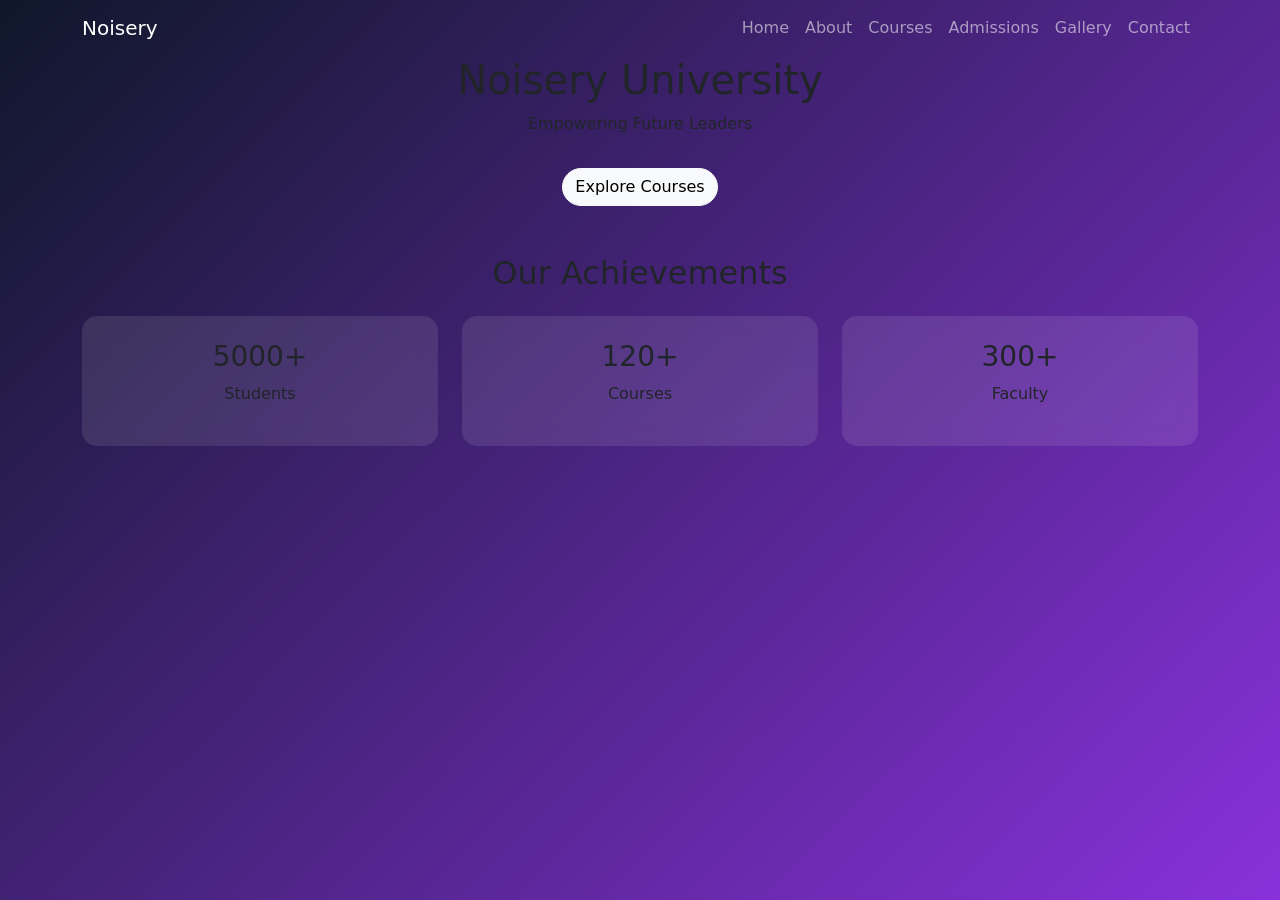
==== index.html @ 81b71db9 "First website upload" ====
<!DOCTYPE html>
<html>
<head>
<title>Noisery</title>

<link href="https://cdn.jsdelivr.net/npm/bootstrap@5.3.2/dist/css/bootstrap.min.css" rel="stylesheet">
<link rel="stylesheet" href="css 1/style.css">
<link href="https://unpkg.com/aos@2.3.4/dist/aos.css" rel="stylesheet">
</head>

<body>

<!-- NAVBAR -->
<nav class="navbar navbar-expand-lg navbar-dark">
<div class="container">
<a class="navbar-brand" href="index.html">Noisery</a>

<button class="navbar-toggler" data-bs-toggle="collapse" data-bs-target="#nav">
<span class="navbar-toggler-icon"></span>
</button>

<div class="collapse navbar-collapse" id="nav">
<ul class="navbar-nav ms-auto">
<li><a class="nav-link" href="index.html">Home</a></li>
<li><a class="nav-link" href="about.html">About</a></li>
<li><a class="nav-link" href="courses.html">Courses</a></li>
<li><a class="nav-link" href="admissions.html">Admissions</a></li>
<li><a class="nav-link" href="gallery.html">Gallery</a></li>
<li><a class="nav-link" href="contact.html">Contact</a></li>
</ul>
</div>
</div>
</nav>

<header class="hero text-center">
<h1 data-aos="fade-up">Noisery University</h1>
<p data-aos="fade-up" data-aos-delay="200">Empowering Future Leaders</p>

<a href="courses.html" class="btn btn-light mt-3" data-aos="zoom-in">
Explore Courses
</a>
</header>
<section class="container my-5">
<h2 class="text-center" data-aos="fade-up">Our Achievements</h2>

<div class="row text-center mt-4">
<div class="col-md-4" data-aos="flip-left">
<div class="card-custom glass p-4">
<h3>5000+</h3>
<p>Students</p>
</div>
</div>

<div class="col-md-4" data-aos="flip-left" data-aos-delay="200">
<div class="card-custom glass p-4">
<h3>120+</h3>
<p>Courses</p>
</div>
</div>

<div class="col-md-4" data-aos="flip-left" data-aos-delay="400">
<div class="card-custom glass p-4">
<h3>300+</h3>
<p>Faculty</p>
</div>
</div>
</div>
</section>

<script src="script.js"></script>
<script src="https://cdn.jsdelivr.net/npm/bootstrap@5.3.2/dist/js/bootstrap.bundle.min.js"></script>
<script src="https://unpkg.com/aos@2.3.4/dist/aos.js"></script>
<script>
AOS.init();
</script>
</body>
</html>
---- css 1/style.css ----
/* Gradient background animation */
body{
background: linear-gradient(-45deg,#4f46e5,#06b6d4,#9333ea,#0f172a);
background-size: 400% 400%;
animation: gradientBG 10s ease infinite;
}

@keyframes gradientBG{
0%{background-position:0% 50%;}
50%{background-position:100% 50%;}
100%{background-position:0% 50%;}
}

/* Glass effect */
.glass{
background: rgba(255,255,255,0.1);
backdrop-filter: blur(10px);
border-radius: 15px;
}

/* Hover glow */
.card-custom:hover{
transform: translateY(-10px) scale(1.05);
box-shadow: 0 10px 30px rgba(0,0,0,0.5);
}

/* Buttons */
.btn{
border-radius:30px;
transition:0.3s;
}
.btn:hover{
transform:scale(1.1);
box-shadow:0 0 15px white;
}
/* About Hero */
.about-hero{
height:60vh;
background:linear-gradient(135deg,#4f46e5,#06b6d4);
}

/* Stats */
.stats{
background:#020617;
}

/* Images */
img{
max-width:100%;
}

/* Rounded team images */
.rounded-circle{
width:150px;
height:150px;
object-fit:cover;
}
/* Courses Hero */
.courses-hero{
height:60vh;
background:linear-gradient(135deg,#9333ea,#06b6d4);
}

/* Course Card */
.course-card{
background:#1e293b;
padding:20px;
border-radius:15px;
transition:0.3s;
}

.course-card:hover{
transform:translateY(-10px) scale(1.03);
box-shadow:0 10px 25px rgba(0,0,0,0.5);
}
.course-card{
background:#1e293b;
padding:20px;
border-radius:15px;
color:white;
}

.course-card h4{
color:#ffffff;
}

.course-card p{
color:#cbd5e1;
}
/* Hero */
.admission-hero{
height:50vh;
background:linear-gradient(135deg,#06b6d4,#4f46e5);
}

/* Form box */
.form-box{
background:rgba(255,255,255,0.1);
backdrop-filter:blur(10px);
border-radius:15px;
}

/* Popup */
.popup{
display:none;
position:fixed;
top:0;
left:0;
width:100%;
height:100%;
background:rgba(0,0,0,0.7);
justify-content:center;
align-items:center;
}

.popup-content{
background:#1e293b;
padding:30px;
border-radius:15px;
text-align:center;
color:white;
animation:scaleUp 0.4s ease;
}

@keyframes scaleUp{
from{transform:scale(0.7);}
to{transform:scale(1);}
}
/* Hero */
.gallery-hero{
height:50vh;
background:linear-gradient(135deg,#9333ea,#06b6d4);
}

/* Images */
.gallery-item img{
width:100%;
border-radius:10px;
cursor:pointer;
transition:0.3s;
}

.gallery-item img:hover{
transform:scale(1.05);
}

/* Lightbox */
#lightbox{
display:none;
position:fixed;
top:0;
left:0;
width:100%;
height:100%;
background:rgba(0,0,0,0.9);
justify-content:center;
align-items:center;
}

#lightbox img{
max-width:80%;
border-radius:10px;
}

#lightbox span{
position:absolute;
top:20px;
right:30px;
font-size:40px;
color:white;
cursor:pointer;
}
/* Hero */
.contact-hero{
height:50vh;
background:linear-gradient(135deg,#06b6d4,#9333ea);
}

/* Textarea fix */
textarea{
height:120px;
resize:none;
}
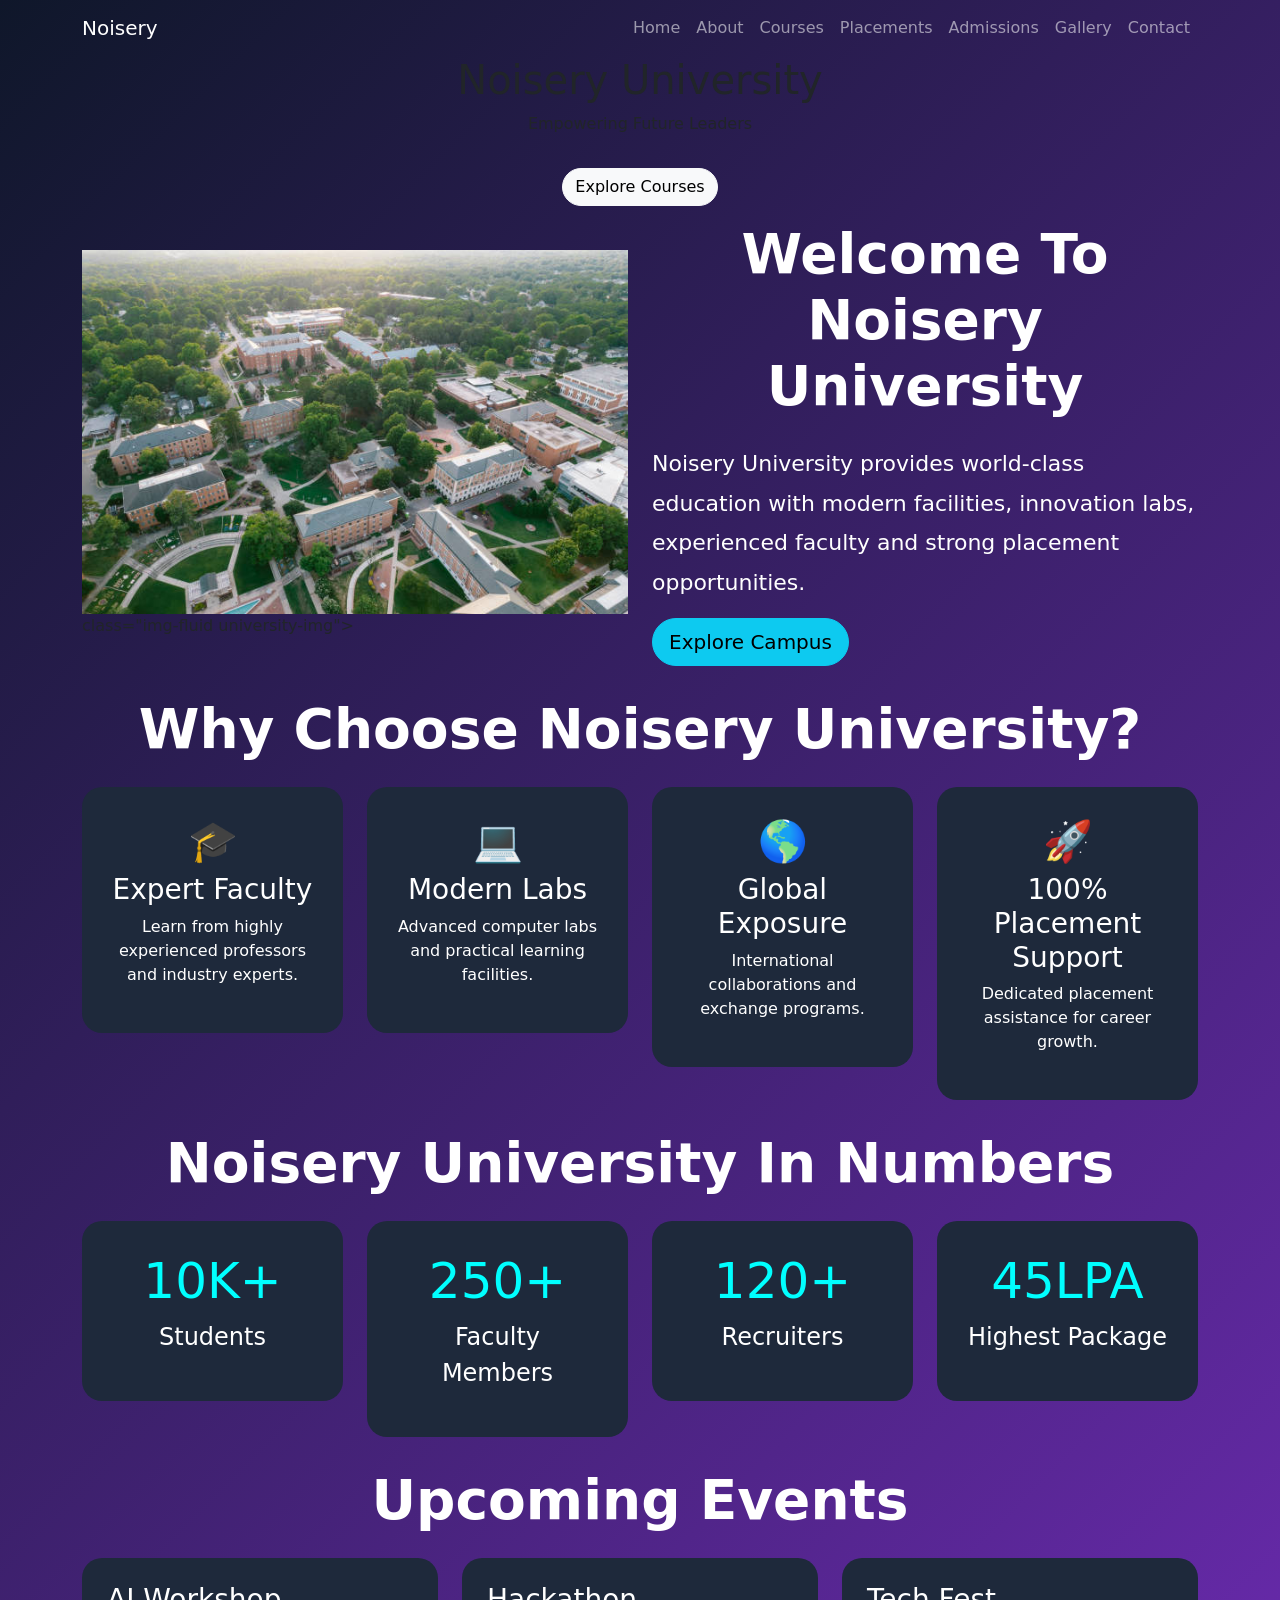
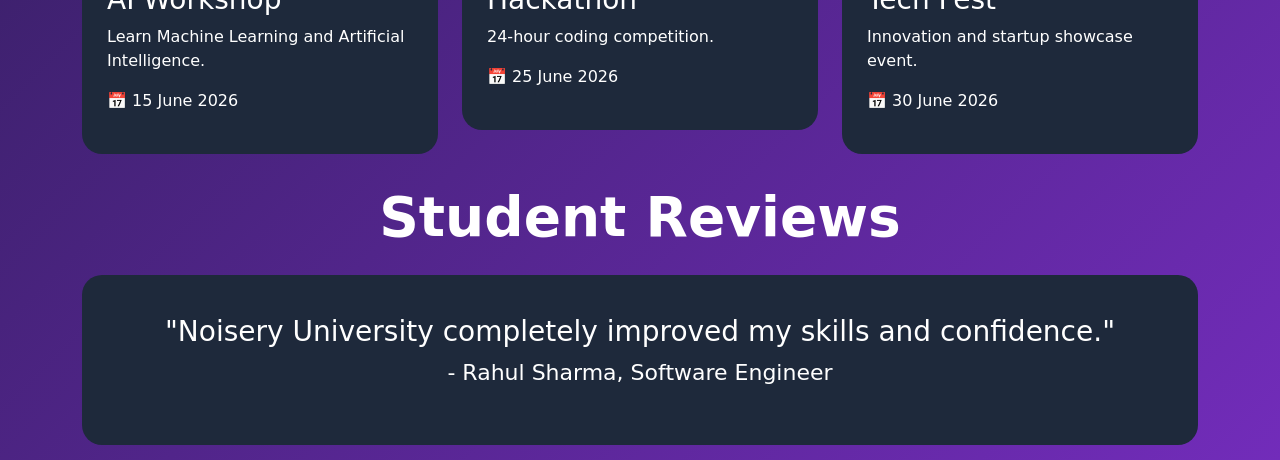
==== commit 8c564d40: "updates" ====
--- a/index.html
+++ b/index.html
@@ -24,6 +24,7 @@
 <li><a class="nav-link" href="index.html">Home</a></li>
 <li><a class="nav-link" href="about.html">About</a></li>
 <li><a class="nav-link" href="courses.html">Courses</a></li>
+<li><a class="nav-link" href="placements.html">Placements</a></li>
 <li><a class="nav-link" href="admissions.html">Admissions</a></li>
 <li><a class="nav-link" href="gallery.html">Gallery</a></li>
 <li><a class="nav-link" href="contact.html">Contact</a></li>
@@ -40,31 +41,198 @@
 Explore Courses
 </a>
 </header>
-<section class="container my-5">
-<h2 class="text-center" data-aos="fade-up">Our Achievements</h2>
-
-<div class="row text-center mt-4">
-<div class="col-md-4" data-aos="flip-left">
-<div class="card-custom glass p-4">
-<h3>5000+</h3>
+<!-- University Image Section -->
+
+<section class="container py-5">
+
+<div class="row align-items-center">
+
+<div class="col-md-6">
+
+<img src="img1/img1.jpg">
+class="img-fluid university-img">
+
+</div>
+
+<div class="col-md-6">
+
+<h1 class="section-heading">
+Welcome To Noisery University
+</h1>
+
+<p class="university-text">
+
+Noisery University provides world-class education with modern facilities, innovation labs, experienced faculty and strong placement opportunities.
+
+</p>
+
+<button class="btn btn-info btn-lg">
+Explore Campus
+</button>
+
+</div>
+
+</div>
+
+</section>
+<!-- WHY CHOOSE US -->
+
+<section class="container py-5">
+
+<h1 class="section-heading">Why Choose Noisery University?</h1>
+
+<div class="row g-4">
+
+<div class="col-md-3">
+<div class="feature-card">
+<h1>🎓</h1>
+<h3>Expert Faculty</h3>
+<p>Learn from highly experienced professors and industry experts.</p>
+</div>
+</div>
+
+<div class="col-md-3">
+<div class="feature-card">
+<h1>💻</h1>
+<h3>Modern Labs</h3>
+<p>Advanced computer labs and practical learning facilities.</p>
+</div>
+</div>
+
+<div class="col-md-3">
+<div class="feature-card">
+<h1>🌎</h1>
+<h3>Global Exposure</h3>
+<p>International collaborations and exchange programs.</p>
+</div>
+</div>
+
+<div class="col-md-3">
+<div class="feature-card">
+<h1>🚀</h1>
+<h3>100% Placement Support</h3>
+<p>Dedicated placement assistance for career growth.</p>
+</div>
+</div>
+
+</div>
+
+</section>
+
+
+
+<!-- UNIVERSITY STATS -->
+
+<section class="container py-5">
+
+<h1 class="section-heading">Noisery University In Numbers</h1>
+
+<div class="row g-4 text-center">
+
+<div class="col-md-3">
+<div class="stats-card">
+<h1>10K+</h1>
 <p>Students</p>
 </div>
 </div>
 
-<div class="col-md-4" data-aos="flip-left" data-aos-delay="200">
-<div class="card-custom glass p-4">
-<h3>120+</h3>
-<p>Courses</p>
-</div>
-</div>
-
-<div class="col-md-4" data-aos="flip-left" data-aos-delay="400">
-<div class="card-custom glass p-4">
-<h3>300+</h3>
-<p>Faculty</p>
-</div>
-</div>
-</div>
+<div class="col-md-3">
+<div class="stats-card">
+<h1>250+</h1>
+<p>Faculty Members</p>
+</div>
+</div>
+
+<div class="col-md-3">
+<div class="stats-card">
+<h1>120+</h1>
+<p>Recruiters</p>
+</div>
+</div>
+
+<div class="col-md-3">
+<div class="stats-card">
+<h1>45LPA</h1>
+<p>Highest Package</p>
+</div>
+</div>
+
+</div>
+
+</section>
+
+
+
+<!-- UPCOMING EVENTS -->
+
+<section class="container py-5">
+
+<h1 class="section-heading">Upcoming Events</h1>
+
+<div class="row g-4">
+
+<div class="col-md-4">
+
+<div class="event-card">
+
+<h3>AI Workshop</h3>
+
+<p>Learn Machine Learning and Artificial Intelligence.</p>
+
+<p>📅 15 June 2026</p>
+
+</div>
+
+</div>
+
+<div class="col-md-4">
+
+<div class="event-card">
+
+<h3>Hackathon</h3>
+
+<p>24-hour coding competition.</p>
+
+<p>📅 25 June 2026</p>
+
+</div>
+
+</div>
+
+<div class="col-md-4">
+
+<div class="event-card">
+
+<h3>Tech Fest</h3>
+
+<p>Innovation and startup showcase event.</p>
+
+<p>📅 30 June 2026</p>
+
+</div>
+
+</div>
+
+</div>
+
+</section>
+
+
+
+<!-- STUDENT REVIEW -->
+
+<section class="container py-5">
+
+<h1 class="section-heading">Student Reviews</h1>
+
+<div class="review-card">
+
+<h3>"Noisery University completely improved my skills and confidence."</h3>
+
+<p>- Rahul Sharma, Software Engineer</p>
+
+</div>
+
 </section>
 
 <script src="script.js"></script>
--- a/css 1/style.css
+++ b/css 1/style.css
@@ -91,6 +91,208 @@
 .admission-hero{
 height:50vh;
 background:linear-gradient(135deg,#06b6d4,#4f46e5);
+}
+/* HERO */
+
+.placement-hero{
+
+height:55vh;   /* reduced from 70vh */
+
+background:linear-gradient(
+135deg,
+#0f172a,
+#2563eb,
+#06b6d4
+);
+
+display:flex;
+
+justify-content:center;
+
+align-items:center;
+
+}
+
+
+/* BIG HEADING */
+
+.main-heading{
+
+font-size:85px;     /* increased */
+
+font-weight:900;
+
+letter-spacing:2px;
+
+color:white;
+
+text-shadow:0 0 25px cyan;
+
+}
+
+
+.hero-text{
+
+font-size:32px;     /* increased */
+
+font-weight:500;
+
+color:white;
+
+margin-top:15px;
+
+}
+
+
+/* SECTION TITLE */
+
+.section-heading{
+
+font-size:55px;      /* increased */
+
+font-weight:bold;
+
+margin-bottom:25px;  /* reduced */
+
+color:white;
+
+text-align:center;
+
+}
+
+
+/* STATS */
+
+.stats-card{
+
+padding:20px;       /* reduced */
+
+border-radius:20px;
+
+text-align:center;
+
+background:#1e293b;
+
+color:white;
+
+}
+
+.stats-card h1{
+
+font-size:50px;    /* increased */
+
+}
+
+.stats-card p{
+
+font-size:24px;
+
+}
+
+
+/* STUDENT CARD */
+
+.placement-card{
+
+display:flex;
+
+align-items:center;
+
+gap:30px;
+
+padding:20px;      /* reduced */
+
+margin-bottom:20px;
+
+background:#1e293b;
+
+border-radius:20px;
+
+color:white;
+
+}
+
+
+.placement-card h2{
+
+font-size:38px;
+
+font-weight:bold;
+
+}
+
+.placement-card p{
+
+font-size:24px;
+
+}
+
+.placement-card h3{
+
+font-size:35px;
+
+color:#06b6d4;
+
+}
+
+
+/* IMAGE */
+
+.placement-card img{
+
+width:150px;
+
+height:150px;
+
+border-radius:50%;
+
+}
+
+
+/* RECRUITERS */
+
+.recruiters div{
+
+font-size:24px;
+
+font-weight:bold;
+
+padding:20px;
+
+}
+
+
+/* PROCESS */
+
+.process-box{
+
+padding:20px;
+
+}
+
+.process-box h1{
+
+font-size:50px;
+
+color:cyan;
+
+}
+
+.process-box h4{
+
+font-size:25px;
+
+}
+
+
+/* Reduce huge vertical spacing */
+
+.py-5{
+
+padding-top:2rem !important;
+
+padding-bottom:2rem !important;
+
 }
 
 /* Form box */
@@ -180,4 +382,664 @@
 textarea{
 height:120px;
 resize:none;
+}
+/* ===== Placement Page Improvements ===== */
+
+/* Bigger hero section text */
+
+.main-heading{
+font-size:85px !important;
+font-weight:900 !important;
+letter-spacing:2px;
+text-shadow:0px 0px 25px cyan;
+}
+
+.hero-text{
+font-size:32px !important;
+font-weight:500;
+margin-top:15px;
+}
+
+
+/* Bigger section headings */
+
+.section-heading{
+font-size:55px !important;
+font-weight:bold;
+margin-bottom:20px;
+}
+
+
+/* Remove excessive empty spacing */
+
+.container.py-5{
+padding-top:25px !important;
+padding-bottom:25px !important;
+}
+
+
+/* Bigger placement cards */
+
+.placement-card{
+padding:20px !important;
+margin-bottom:20px !important;
+}
+
+
+/* Increase student details size */
+
+.placement-card h2{
+font-size:38px !important;
+font-weight:bold;
+}
+
+.placement-card p{
+font-size:24px !important;
+}
+
+.placement-card h3{
+font-size:35px !important;
+color:#06b6d4;
+}
+
+
+/* Bigger statistics section */
+
+.stats-card h1{
+font-size:50px !important;
+}
+
+.stats-card p{
+font-size:24px !important;
+}
+
+
+/* Bigger recruiter names */
+
+.recruiters div{
+font-size:25px !important;
+font-weight:bold;
+}
+
+
+/* Bigger placement process text */
+
+.process-box h1{
+font-size:50px !important;
+}
+
+.process-box h4{
+font-size:28px !important;
+}
+/* ===== FIX EMPTY LOOK ON PLACEMENT PAGE ===== */
+
+/* Reduce giant gaps between sections */
+.container.py-5{
+padding-top:15px !important;
+padding-bottom:15px !important;
+}
+
+
+/* Top Recruiters - make proper cards grid */
+
+.recruiters{
+display:grid !important;
+grid-template-columns:repeat(5,1fr);
+gap:20px;
+margin-top:20px;
+margin-bottom:20px;
+}
+
+.recruiters div{
+
+background:#1e293b;
+
+padding:25px;
+
+border-radius:15px;
+
+font-size:26px;
+
+font-weight:bold;
+
+color:white;
+
+text-align:center;
+
+transition:.4s;
+}
+
+.recruiters div:hover{
+
+transform:translateY(-5px);
+
+box-shadow:0 0 20px cyan;
+}
+
+
+/* Placement process compact cards */
+
+.process-box{
+
+padding:25px !important;
+
+height:180px;
+
+display:flex;
+
+flex-direction:column;
+
+justify-content:center;
+
+align-items:center;
+
+}
+
+.process-box h1{
+
+font-size:45px;
+
+margin-bottom:10px;
+}
+
+.process-box h4{
+
+font-size:24px;
+}
+
+
+/* Reduce huge margins below headings */
+
+.section-heading{
+
+margin-bottom:25px !important;
+}
+
+
+/* Make placement cards closer */
+
+.placement-card{
+
+margin-bottom:15px !important;
+}
+
+
+/* Mobile fix */
+
+@media(max-width:768px){
+
+.recruiters{
+
+grid-template-columns:repeat(2,1fr);
+
+}
+
+}
+/* Home page extra sections */
+
+.section-heading{
+
+font-size:45px;
+font-weight:bold;
+color:white;
+text-align:center;
+margin-bottom:30px;
+
+}
+
+
+/* Feature cards */
+
+.feature-card{
+
+background:#1e293b;
+
+padding:30px;
+
+border-radius:20px;
+
+text-align:center;
+
+color:white;
+
+transition:.5s;
+
+}
+
+.feature-card:hover{
+
+transform:translateY(-10px);
+
+box-shadow:0 0 25px cyan;
+
+}
+
+
+/* Stats */
+
+.stats-card{
+
+background:#1e293b;
+
+padding:30px;
+
+border-radius:20px;
+
+color:white;
+
+}
+
+.stats-card h1{
+
+font-size:50px;
+color:cyan;
+
+}
+
+
+/* Events */
+
+.event-card{
+
+background:#1e293b;
+
+padding:25px;
+
+border-radius:20px;
+
+color:white;
+
+transition:.5s;
+
+}
+
+.event-card:hover{
+
+transform:scale(1.05);
+
+}
+
+
+/* Review */
+
+.review-card{
+
+background:#1e293b;
+
+padding:40px;
+
+border-radius:20px;
+
+text-align:center;
+
+color:white;
+
+font-size:22px;
+
+}
+/* ABOUT PAGE EXTRA DESIGN */
+
+.about-card{
+
+background:#1e293b;
+
+padding:30px;
+
+border-radius:20px;
+
+color:white;
+
+transition:.5s;
+
+}
+
+.about-card:hover{
+
+transform:translateY(-10px);
+
+box-shadow:0 0 20px cyan;
+
+}
+
+
+/* Achievement cards */
+
+.achievement-card{
+
+background:#1e293b;
+
+padding:30px;
+
+border-radius:20px;
+
+color:white;
+
+transition:.5s;
+
+text-align:center;
+
+}
+
+.achievement-card h1{
+
+font-size:50px;
+
+color:cyan;
+
+}
+
+.achievement-card:hover{
+
+transform:scale(1.05);
+
+}
+
+
+/* Campus cards */
+
+.campus-card{
+
+background:#1e293b;
+
+padding:30px;
+
+border-radius:20px;
+
+text-align:center;
+
+color:white;
+
+transition:.5s;
+
+}
+
+.campus-card:hover{
+
+transform:translateY(-10px);
+
+box-shadow:0 0 20px cyan;
+
+}
+
+
+/* Student feedback */
+
+.feedback-card{
+
+background:#1e293b;
+
+padding:40px;
+
+border-radius:20px;
+
+color:white;
+
+text-align:center;
+
+font-size:22px;
+
+}
+/* University Image */
+
+.university-img{
+
+width:100%;
+
+height:400px;
+
+object-fit:cover;
+
+border-radius:25px;
+
+box-shadow:0 0 25px rgba(0,255,255,.6);
+
+transition:.5s;
+
+}
+
+.university-img:hover{
+
+transform:scale(1.03);
+
+}
+
+
+/* Text */
+
+.university-text{
+
+font-size:22px;
+
+line-height:1.8;
+
+color:white;
+
+}
+/* Course image section */
+
+.course-image-card{
+
+position:relative;
+
+overflow:hidden;
+
+border-radius:25px;
+
+height:350px;
+
+transition:.5s;
+
+box-shadow:0px 0px 20px rgba(0,255,255,.3);
+
+}
+
+
+.course-img{
+
+width:100%;
+
+height:100%;
+
+object-fit:cover;
+
+transition:1s;
+
+}
+
+
+.course-overlay{
+
+position:absolute;
+
+bottom:0;
+
+left:0;
+
+width:100%;
+
+padding:20px;
+
+background:rgba(0,0,0,.6);
+
+color:white;
+
+}
+
+
+.course-image-card:hover{
+
+transform:translateY(-10px);
+
+}
+
+
+.course-image-card:hover .course-img{
+
+transform:scale(1.2);
+
+}
+/* Reduce large heading area */
+
+.course-hero{
+
+height:35vh !important;
+
+display:flex;
+
+justify-content:center;
+
+align-items:center;
+
+padding:20px;
+}
+
+
+/* Heading size */
+
+.course-hero h1{
+
+font-size:55px !important;
+
+font-weight:bold;
+
+margin-bottom:10px;
+}
+
+.course-hero p{
+
+font-size:22px;
+}
+
+
+/* More course cards */
+
+.course-grid-card{
+
+position:relative;
+
+height:280px;
+
+overflow:hidden;
+
+border-radius:20px;
+
+transition:.5s;
+
+box-shadow:0 0 20px rgba(0,255,255,.4);
+
+}
+
+.course-grid-card:hover{
+
+transform:translateY(-10px);
+
+box-shadow:0 0 25px cyan;
+
+}
+
+.course-grid-card img{
+
+width:100%;
+
+height:100%;
+
+object-fit:cover;
+
+transition:1s;
+
+}
+
+.course-grid-card:hover img{
+
+transform:scale(1.15);
+
+}
+
+.course-info{
+
+position:absolute;
+
+bottom:0;
+
+width:100%;
+
+padding:15px;
+
+background:rgba(0,0,0,.7);
+
+color:white;
+
+}
+/* Admission Hero */
+
+.admission-hero{
+
+height:45vh;
+
+display:flex;
+
+justify-content:center;
+
+align-items:center;
+
+background:linear-gradient(
+135deg,
+#0f172a,
+#2563eb,
+#06b6d4
+);
+
+}
+
+.admission-heading{
+
+font-size:70px;
+
+font-weight:bold;
+
+color:white;
+
+text-shadow:0 0 25px cyan;
+
+}
+
+.admission-text{
+
+font-size:25px;
+
+color:white;
+
+}
+
+
+/* Benefits */
+
+.benefit-card{
+
+background:#1e293b;
+
+padding:30px;
+
+border-radius:20px;
+
+text-align:center;
+
+color:white;
+
+transition:.5s;
+
+}
+
+.benefit-card:hover{
+
+transform:translateY(-10px);
+
+box-shadow:0 0 20px cyan;
+
+}
+
+.benefit-card h1{
+
+font-size:50px;
+
 }
